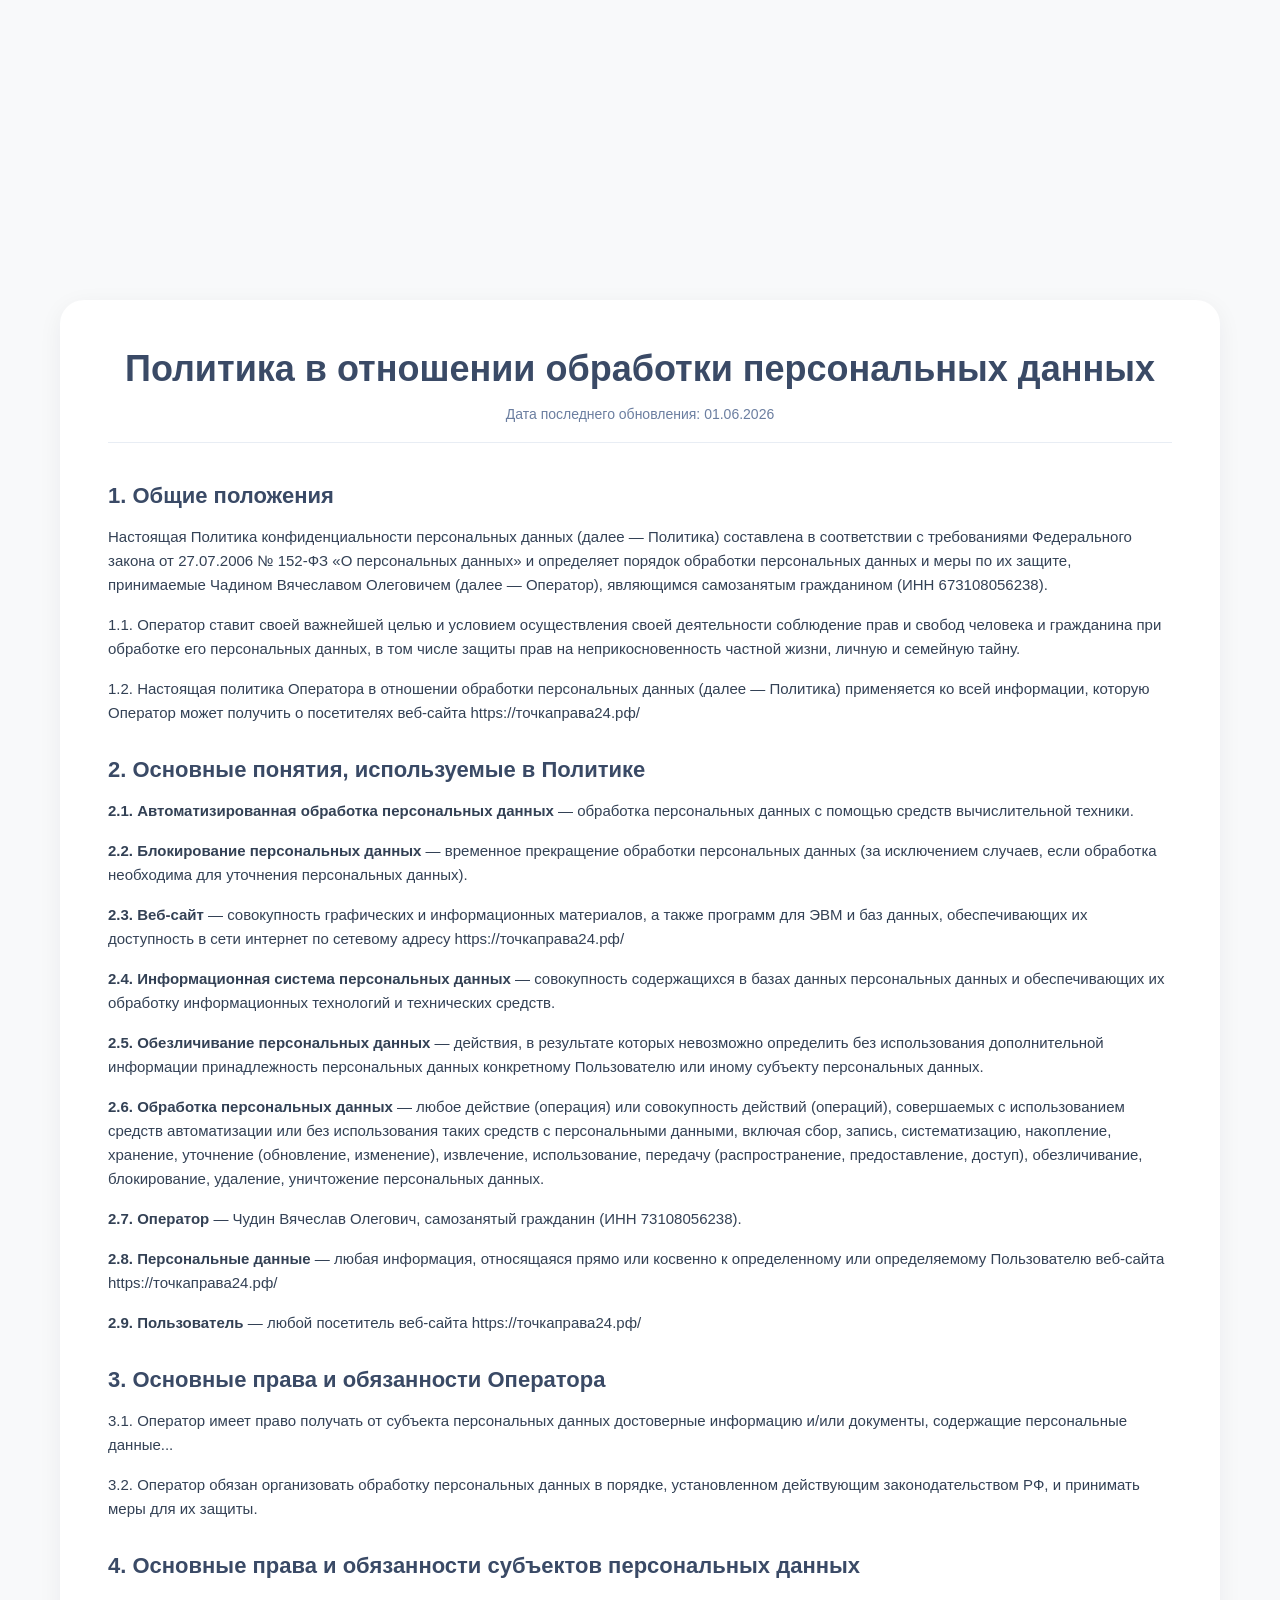
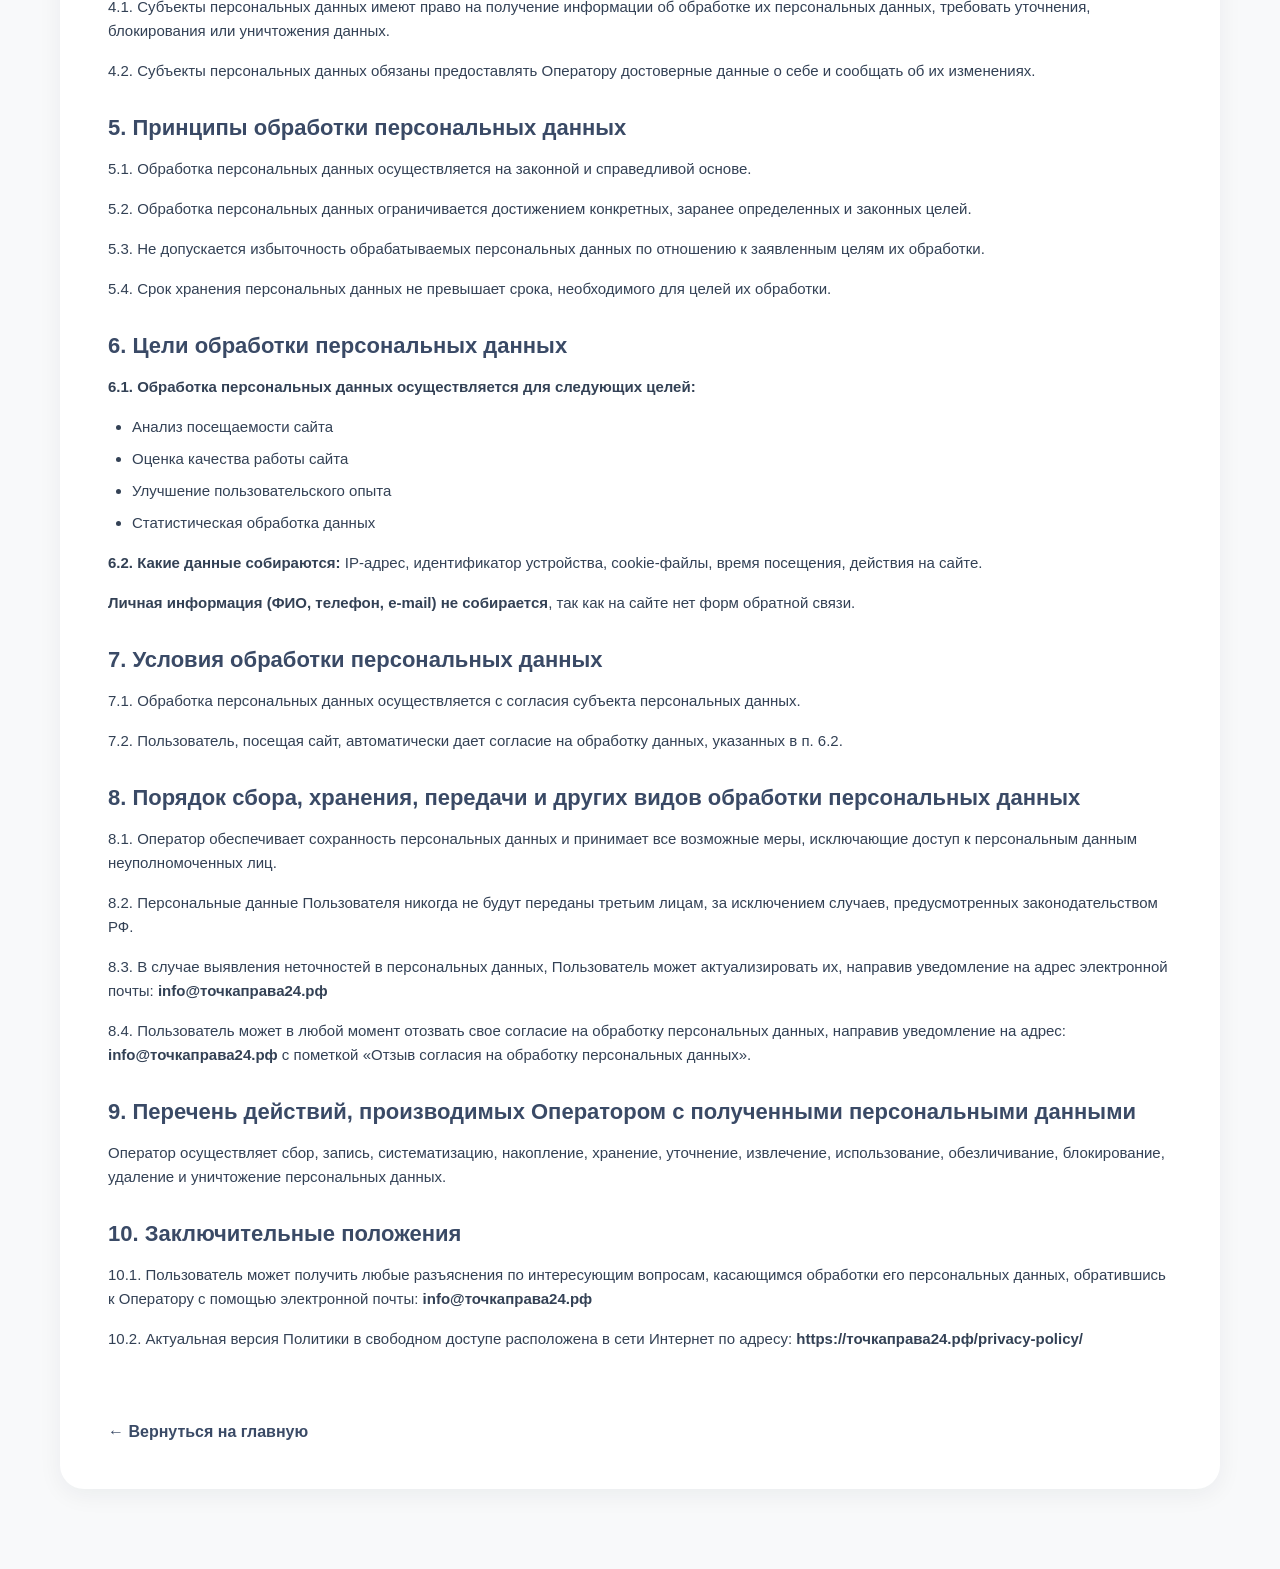
==== privacy.html @ 8dd0a58f "Create privacy.html" ====
<!DOCTYPE html>
<html lang="ru">
	<head>
		<meta charset="UTF-8">
		<meta name="viewport" content="width=device-width, initial-scale=1.0">
		<title>Политика конфиденциальности | Точка Права</title>

		<!-- Подключаем те же стили, что и на основном сайте -->
		<link rel="stylesheet" href="css/style.css">

		<style>
			/* Дополнительные стили для страницы политики */
			.policy-page {
				padding: 160px 0 80px;
				background: #f8f9fa;
			}

			.policy-container {
				max-width: 1200px;
				margin: 0 auto;
				padding: 0 20px;
			}

			.policy-card {
				background: #ffffff;
				border-radius: 24px;
				padding: 48px;
				box-shadow: var(--card-shadow);
			}

			.policy-title {
				font-family: "Montserrat", sans-serif;
				font-size: 36px;
				font-weight: 700;
				color: var(--color-navy);
				margin-bottom: 16px;
				text-align: center;
			}

			.policy-date {
				text-align: center;
				color: var(--color-text-secondary);
				font-family: "Open Sans", sans-serif;
				font-size: 14px;
				margin-bottom: 40px;
				padding-bottom: 20px;
				border-bottom: 1px solid #e8edf4;
			}

			.policy-section {
				margin-bottom: 32px;
			}

			.policy-section-title {
				font-family: "Montserrat", sans-serif;
				font-size: 22px;
				font-weight: 600;
				color: var(--color-navy);
				margin-bottom: 16px;
			}

			.policy-section-subtitle {
				font-family: "Montserrat", sans-serif;
				font-size: 18px;
				font-weight: 600;
				color: var(--color-navy);
				margin: 20px 0 12px;
			}

			.policy-text {
				font-family: "Open Sans", sans-serif;
				font-size: 15px;
				line-height: 1.6;
				color: #334155;
				margin-bottom: 16px;
			}

			.policy-list {
				margin: 16px 0 16px 24px;
				font-family: "Open Sans", sans-serif;
				font-size: 15px;
				line-height: 1.6;
				color: #334155;
			}

			.policy-list li {
				margin-bottom: 8px;
			}

			.policy-back-link {
				display: inline-block;
				margin-top: 40px;
				font-family: "Montserrat", sans-serif;
				font-weight: 600;
				color: var(--color-navy);
				text-decoration: none;
				transition: 0.3s;
			}

			.policy-back-link:hover {
				color: #2563eb;
			}

			@media(max-width: 768px) {
				.policy-page {
					padding: 140px 0 60px;
				}
				.policy-card {
					padding: 28px 20px;
				}
				.policy-title {
					font-size: 28px;
				}
				.policy-section-title {
					font-size: 20px;
				}
			}
		</style>
	</head>
	<body>
		<div class="page">
			<!-- Тот же самый top-bar и header (можно скопировать из index.html) -->
			<!-- ... скопируйте сюда top-bar и header ... -->

				<main class="policy-page"> <div class="policy-container">
					<div class="policy-card">
						<h1 class="policy-title">Политика в отношении обработки персональных данных</h1>
						<div class="policy-date">Дата последнего обновления: 01.06.2026</div>

						<!-- 1. Общие положения -->
						<div class="policy-section">
							<h2 class="policy-section-title">1. Общие положения</h2>
							<p class="policy-text">
								Настоящая Политика конфиденциальности персональных данных (далее — Политика) составлена в соответствии с требованиями Федерального закона от 27.07.2006 № 152-ФЗ «О персональных данных» и определяет порядок обработки персональных данных и меры по их защите, принимаемые Чадином Вячеславом Олеговичем (далее — Оператор), являющимся самозанятым гражданином (ИНН 673108056238).
							</p>
							<p class="policy-text">
								1.1. Оператор ставит своей важнейшей целью и условием осуществления своей деятельности соблюдение прав и свобод человека и гражданина при обработке его персональных данных, в том числе защиты прав на неприкосновенность частной жизни, личную и семейную тайну.
							</p>
							<p class="policy-text">
								1.2. Настоящая политика Оператора в отношении обработки персональных данных (далее — Политика) применяется ко всей информации, которую Оператор может получить о посетителях веб-сайта https://точкаправа24.рф/
							</p>
						</div>

						<!-- 2. Основные понятия -->
						<div class="policy-section">
							<h2 class="policy-section-title">2. Основные понятия, используемые в Политике</h2>
							<p class="policy-text">
								<strong>2.1. Автоматизированная обработка персональных данных</strong>
								— обработка персональных данных с помощью средств вычислительной техники.</p>
							<p class="policy-text">
								<strong>2.2. Блокирование персональных данных</strong>
								— временное прекращение обработки персональных данных (за исключением случаев, если обработка необходима для уточнения персональных данных).</p>
							<p class="policy-text">
								<strong>2.3. Веб-сайт</strong>
								— совокупность графических и информационных материалов, а также программ для ЭВМ и баз данных, обеспечивающих их доступность в сети интернет по сетевому адресу https://точкаправа24.рф/</p>
							<p class="policy-text">
								<strong>2.4. Информационная система персональных данных</strong>
								— совокупность содержащихся в базах данных персональных данных и обеспечивающих их обработку информационных технологий и технических средств.</p>
							<p class="policy-text">
								<strong>2.5. Обезличивание персональных данных</strong>
								— действия, в результате которых невозможно определить без использования дополнительной информации принадлежность персональных данных конкретному Пользователю или иному субъекту персональных данных.</p>
							<p class="policy-text">
								<strong>2.6. Обработка персональных данных</strong>
								— любое действие (операция) или совокупность действий (операций), совершаемых с использованием средств автоматизации или без использования таких средств с персональными данными, включая сбор, запись, систематизацию, накопление, хранение, уточнение (обновление, изменение), извлечение, использование, передачу (распространение, предоставление, доступ), обезличивание, блокирование, удаление, уничтожение персональных данных.</p>
							<p class="policy-text">
								<strong>2.7. Оператор</strong>
								— Чудин Вячеслав Олегович, самозанятый гражданин (ИНН 73108056238).</p>
							<p class="policy-text">
								<strong>2.8. Персональные данные</strong>
								— любая информация, относящаяся прямо или косвенно к определенному или определяемому Пользователю веб-сайта https://точкаправа24.рф/</p>
							<p class="policy-text">
								<strong>2.9. Пользователь</strong>
								— любой посетитель веб-сайта https://точкаправа24.рф/</p>
						</div>

						<!-- 3-4. Права и обязанности -->
						<div class="policy-section">
							<h2 class="policy-section-title">3. Основные права и обязанности Оператора</h2>
							<p class="policy-text">3.1. Оператор имеет право получать от субъекта персональных данных достоверные информацию и/или документы, содержащие персональные данные...</p>
							<p class="policy-text">3.2. Оператор обязан организовать обработку персональных данных в порядке, установленном действующим законодательством РФ, и принимать меры для их защиты.</p>
						</div>

						<div class="policy-section">
							<h2 class="policy-section-title">4. Основные права и обязанности субъектов персональных данных</h2>
							<p class="policy-text">4.1. Субъекты персональных данных имеют право на получение информации об обработке их персональных данных, требовать уточнения, блокирования или уничтожения данных.</p>
							<p class="policy-text">4.2. Субъекты персональных данных обязаны предоставлять Оператору достоверные данные о себе и сообщать об их изменениях.</p>
						</div>

						<!-- 5. Принципы обработки -->
						<div class="policy-section">
							<h2 class="policy-section-title">5. Принципы обработки персональных данных</h2>
							<p class="policy-text">5.1. Обработка персональных данных осуществляется на законной и справедливой основе.</p>
							<p class="policy-text">5.2. Обработка персональных данных ограничивается достижением конкретных, заранее определенных и законных целей.</p>
							<p class="policy-text">5.3. Не допускается избыточность обрабатываемых персональных данных по отношению к заявленным целям их обработки.</p>
							<p class="policy-text">5.4. Срок хранения персональных данных не превышает срока, необходимого для целей их обработки.</p>
						</div>

						<!-- 6. Цели обработки -->
						<div class="policy-section">
							<h2 class="policy-section-title">6. Цели обработки персональных данных</h2>
							<p class="policy-text">
								<strong>6.1. Обработка персональных данных осуществляется для следующих целей:</strong>
							</p>
							<ul class="policy-list">
								<li>Анализ посещаемости сайта</li>
								<li>Оценка качества работы сайта</li>
								<li>Улучшение пользовательского опыта</li>
								<li>Статистическая обработка данных</li>
							</ul>
							<p class="policy-text">
								<strong>6.2. Какие данные собираются:</strong>
								IP-адрес, идентификатор устройства, cookie-файлы, время посещения, действия на сайте.</p>
							<p class="policy-text">
								<strong>Личная информация (ФИО, телефон, e-mail) не собирается</strong>, так как на сайте нет форм обратной связи.</p>
						</div>

						<!-- 7-8. Условия обработки -->
						<div class="policy-section">
							<h2 class="policy-section-title">7. Условия обработки персональных данных</h2>
							<p class="policy-text">7.1. Обработка персональных данных осуществляется с согласия субъекта персональных данных.</p>
							<p class="policy-text">7.2. Пользователь, посещая сайт, автоматически дает согласие на обработку данных, указанных в п. 6.2.</p>
						</div>

						<div class="policy-section">
							<h2 class="policy-section-title">8. Порядок сбора, хранения, передачи и других видов обработки персональных данных</h2>
							<p class="policy-text">8.1. Оператор обеспечивает сохранность персональных данных и принимает все возможные меры, исключающие доступ к персональным данным неуполномоченных лиц.</p>
							<p class="policy-text">8.2. Персональные данные Пользователя никогда не будут переданы третьим лицам, за исключением случаев, предусмотренных законодательством РФ.</p>
							<p class="policy-text">8.3. В случае выявления неточностей в персональных данных, Пользователь может актуализировать их, направив уведомление на адрес электронной почты:
								<strong>info@точкаправа24.рф</strong>
							</p>
							<p class="policy-text">8.4. Пользователь может в любой момент отозвать свое согласие на обработку персональных данных, направив уведомление на адрес:
								<strong>info@точкаправа24.рф</strong>
								с пометкой «Отзыв согласия на обработку персональных данных».</p>
						</div>

						<!-- 9-12 -->
						<div class="policy-section">
							<h2 class="policy-section-title">9. Перечень действий, производимых Оператором с полученными персональными данными</h2>
							<p class="policy-text">Оператор осуществляет сбор, запись, систематизацию, накопление, хранение, уточнение, извлечение, использование, обезличивание, блокирование, удаление и уничтожение персональных данных.</p>
						</div>

						<div class="policy-section">
							<h2 class="policy-section-title">10. Заключительные положения</h2>
							<p class="policy-text">10.1. Пользователь может получить любые разъяснения по интересующим вопросам, касающимся обработки его персональных данных, обратившись к Оператору с помощью электронной почты:
								<strong>info@точкаправа24.рф</strong>
							</p>
							<p class="policy-text">10.2. Актуальная версия Политики в свободном доступе расположена в сети Интернет по адресу:
								<strong>https://точкаправа24.рф/privacy-policy/</strong>
							</p>
						</div>

						<a href="/" class="policy-back-link">← Вернуться на главную</a>
					</div>
				</div>
			</main>

			<!-- Тот же самый футер -->
			<!-- ... скопируйте сюда footer из index.html ... -->
		</div>
	</body>
</html>
---- css/style.css ----
:root {
    /* COLORS */
    --color-navy: #3a4a66;
    --color-white: #ffffff;
    --color-text-secondary: #6b7ea0;
    --deep-navy: #1a2433;
    --accent: #112233;

    /* UI */
    --tag-bg: #eef3f6;
    --radius: 12px;
    --gap: 28px;
    --container-padding: 20px;

    /* SHADOWS */
    --card-shadow: 0 6px 24px rgba(17, 34, 51, 0.06);
    --card-shadow-strong: 0 18px 34px rgba(17, 34, 51, 0.09);

    /* LAYOUT */
    --header-offset: 140px;

    /* SYSTEM */
    color-scheme: light;


    
}




/* ============ RESET ============ */

* {
    margin: 0;
    padding: 0;
    box-sizing: border-box;
}

html {
    scrollbar-width: none;
    -ms-overflow-style: none;
}

::-webkit-scrollbar {
    display: none;
}

body {
    background: #f8f9fa;
    color: #333;
    
}

body.menu-open {
    overflow: hidden;
}

/* ============ CONTAINER ============ */


.container {
    width: 100%;
    max-width: 1400px;
    margin: 0 auto;
    padding: 0 20px;
}

section {
    scroll-margin-top: 140px;
}


section {
    scroll-margin-top: var(--header-offset);
}

section {
    min-height: auto;
}



/* ============ TOP BAR ============ */
.top-bar {
    background: var(--color-navy);
    color: var(--color-white);
    position: fixed;
    top: 0;
    left: 0;
    right: 0;
    z-index: 1200;
    padding: 8px 0;
    height: 50px;
    display: flex;
    align-items: center;
}

.top-bar {
    pointer-events: none;
}







.top-bar .container {
    display: flex;
    justify-content: space-between;
    align-items: center;
}

.top-bar__contacts,
.top-bar__social {
    display: flex;
    align-items: center;
    gap: 18px;
    font-size: 14px;
}

.top-bar__contacts a:last-child {
    margin-left: 10%;
}

.top-bar__contacts a,
.top-bar__social a {
    color: var(--color-white);
    text-decoration: none;
    white-space: nowrap;
}

/* ============ HEADER ============ */
.header {
    background: var(--color-white);
    box-shadow: 0 4px 15px rgba(0, 0, 0, 0.08);
    position: fixed;
    top: 50px;
    left: 0;
    right: 0;
    height: 90px;
    z-index: 1100;
    display: flex;
    align-items: center;
}

.header .container {
    display: flex;
    align-items: center;
    justify-content: space-between;
    width: 100%;
}

.header__logo {
    height: 70px;
    object-fit: contain;
}

/* ============ NAV ============ */
.nav {
    display: flex;
    align-items: center;
    gap: 60px;
    width: 100%;
}

.nav__list {
    display: flex;
    list-style: none;
    gap: 40px;
}

.nav__item {
    flex-shrink: 0;
   
    
}




.nav__item a {
    text-decoration: none;
    color: #333;
    font-size: 16px;
    font-weight: 500;
    white-space: nowrap;
    position: relative;
    transition: color 0.3s;
    
}

.nav__item a:hover {
    color: var(--color-navy);
}

.nav__item a::after {
    content: '';
    position: absolute;
    height: 2px;
    width: 0;
    bottom: -6px;
    left: 0;
    background: var(--color-navy);
    transition: width 0.3s;
}

.nav__item a:hover::after {
    width: 100%;
}

/* ============ BUTTON ============ */
.button {
    background: var(--color-navy);
    color: var(--color-white);
    padding: 12px 32px;
    border-radius: 50px;
    text-decoration: none;
    font-weight: 600;
    white-space: nowrap;
    transition: 0.3s;
    margin-left: auto;
}

.button:hover {
    transform: translateY(-3px);
}

/* ============ BURGER ============ */
.burger {
    display: none;
    width: 25px;
    height: 18px;
    position: relative;
    cursor: pointer;
    z-index: 1300;
}

.burger::before,
.burger::after,
.burger span {
    content: '';
    position: absolute;
    width: 100%;
    height: 3px;
    background: #333;
    transition: 0.3s;
}

.burger::before {
    top: 0;
}

.burger span {
    top: 50%;
    transform: translateY(-50%);
}

.burger::after {
    bottom: 0;
}




.burger_active::before {
    top: 50%;
    transform: translateY(-50%) rotate(45deg);
}

.burger_active::after {
    top: 50%;
    transform: translateY(-50%) rotate(-45deg);
}

.burger_active span {
    opacity: 0;
}


/* ============ MOBILE ============ */
@media (max-width: 991px) {

    .burger {
        display: block;
    }

    .nav {
        position: fixed;
        top: 140px;
        right: 0;
        width: 80%;
        height: calc(100vh - 140px);
        background: var(--color-white);
        flex-direction: column;
        justify-content: center;
        align-items: center;
        transform: translateX(100%);
        transition: 0.4s;
        box-shadow: -10px 0 20px rgba(0, 0, 0, 0.15);
    }

    .nav_active {
        transform: translateX(0);
    }

    .nav__list {
        flex-direction: column;
        gap: 25px;
    }

    .nav__item a {
        font-size: 24px;
        font-weight: 600;
    }

    .button {
        margin-top: 40px;
        margin-left: 0;
    }
}

/* ============ PAGE STRUCTURE ============ */
.page {
    display: flex;
    flex-direction: column;
    min-height: 100vh;
    padding-top: 140px;
}

.main-content {
    flex: 1;
}



@media (min-width: 992px) {
    .nav {
        margin-left: 20%;
    }
}

/* первая самая секция */
.hero-section {
    position: relative;
    padding: 120px 20px 200px;
    /* изначально значение 200 было 100 */
    /* color: #ffffff; */
    background: url("../img/p2.png") center/cover no-repeat;
    overflow: hidden;
    background-position: right center;
}

/* Затемняющий слой поверх картинки */

.hero-section::before {
    content: "";
    position: absolute;
    inset: 0;
    background: linear-gradient(135deg,
            rgba(2, 27, 46, 0.45) 0%,
            rgba(4, 47, 75, 0.40) 100%);
    z-index: 1;
}

.hero-section__container {
    position: relative;
    z-index: 2;
    max-width: 1200px;
    margin: 0 auto;
}

.hero-section__title {
    font-family: "Montserrat", sans-serif;
    font-size: 48px;
    font-weight: 700;
    line-height: 1.1;
    max-width: 600px;
    margin-bottom: 30px;
    color: var(--color-text-secondary);
}

.hero-section__subtitle {
    font-family: "Open Sans", sans-serif;
    font-size: 24px;
    line-height: 1.6;
    max-width: 580px;
    margin-bottom: 40px;
    color: var(--color-white);
}

.hero-section__button {
    display: inline-block;
    font-family: "Montserrat", sans-serif;
    font-size: 18px;
    font-weight: 700;
    text-transform: uppercase;
    letter-spacing: 1px;
    color: var(--color-text-secondary);
    border: 2px solid var(--color-text-secondary);
    padding: 16px 32px;
    cursor: pointer;
    transition: 0.3s ease;
    margin-bottom: 60px;
}

.hero-section__button:hover {
    background-color: var(--color-white);
    color: #021b2e;
}

.hero-section__stats {
    display: flex;
    gap: 80px;
    flex-wrap: wrap;
}

.hero-section__stat-number {
    font-family: "Montserrat", sans-serif;
    font-size: 48px;
    font-weight: 700;
    color: var(--color-text-secondary);
    margin-bottom: 10px;
}

.hero-section__stat-label {
    font-family: "Open Sans", sans-serif;
    font-size: 16px;
    text-transform: uppercase;
    letter-spacing: 1px;
    font-weight: 500;
    color: var(--color-white);
}


/* ===== TABLET ===== */

@media (max-width: 992px) {
    .hero-section__title {
        font-size: 48px;
    }

    .hero-section__stats {
        gap: 50px;
    }
}


/* ===== MOBILE ===== */

@media (max-width: 576px) {

    .hero-section {
        padding: 80px 20px 60px;
    }

    .hero-section__title {
        font-size: 34px;
    }

    .hero-section__subtitle {
        font-size: 16px;
    }

    .hero-section__button {
        font-size: 14px;
        padding: 14px 20px;
    }

    .hero-section__stats {
        flex-direction: column;
        gap: 30px;
    }

    .hero-section__stat-number {
        font-size: 32px;
    }
}


/* анимация */
.hero-section__title,
.hero-section__subtitle,
.hero-section__button,
.hero-section__stats {
    opacity: 0;
    transform: translateY(40px);
    transition: all 0.8s ease;
}

.hero-section__title.active,
.hero-section__subtitle.active,
.hero-section__button.active,
.hero-section__stats.active {
    opacity: 1;
    transform: translateY(0);
}


/* секция услуги */
.legal-services {
    padding: 100px 0;
    background: #ffffff;
}

.legal-services__title {
    font-family: "Montserrat", sans-serif;
    font-size: 40px;
    font-weight: 700;
    text-align: center;
    max-width: 800px;
    margin: 0 auto 70px;
    color: var(--color-navy);
    line-height: 1.2;
}

/* GRID */

.legal-services__list {
    display: grid;
    grid-template-columns: repeat(3, 1fr);
    gap: 30px;
}

/* CARD */

.legal-services__item {
    background: #ffffff;
    padding: 40px 30px;
    border-radius: 10px;

    border: 1px solid #e8edf4;

    transition: 0.35s;

    display: flex;
    flex-direction: column;
}

.legal-services__item:hover {
    transform: translateY(-8px);

    box-shadow:
        0 15px 40px rgba(0, 0, 0, 0.08);
}

/* TITLE */

.legal-services__item-title {
    font-family: "Montserrat", sans-serif;
    font-size: 22px;
    font-weight: 700;
    margin-bottom: 15px;
    color: var(--color-navy);
}

/* TEXT */

.legal-services__item-description {
    font-family: "Open Sans", sans-serif;
    font-size: 16px;
    line-height: 1.6;
    color: #555;
    margin-bottom: 25px;
    flex-grow: 1;
}

/* LINK */

.legal-services__item-link {
    font-family: "Montserrat", sans-serif;
    font-weight: 600;
    text-decoration: none;
    color: var(--color-text-secondary);

    display: inline-flex;
    align-items: center;
    gap: 6px;

    transition: 0.3s;
}

.legal-services__item-link::after {
    content: "→";
    transition: transform 0.3s;
}

.legal-services__item-link:hover::after {
    transform: translateX(5px);
}

/* ===== TABLET ===== */

@media (max-width: 992px) {

    .legal-services__list {
        grid-template-columns: repeat(2, 1fr);
    }

}

/* ===== MOBILE ===== */

@media (max-width: 576px) {

    .legal-services {
        padding: 70px 0;
    }

    .legal-services__title {
        font-size: 28px;
        margin-bottom: 40px;
    }

    .legal-services__list {
        grid-template-columns: 1fr;
    }

}




.service-icon svg {
    color: var(--color-navy);
    width: 48px;
    height: 48px;
}


/* анимация */
.reveal {
    opacity: 0;
    transform: translateY(40px);
    transition: all 0.7s ease;
}

.reveal.active {
    opacity: 1;
    transform: translateY(0);
}

html {
    scroll-behavior: smooth;
}

section {
    min-height: auto;
}






.benefits {
    padding: clamp(60px, 10vw, 120px) 0;
    background: linear-gradient(135deg, var(--color-navy) 0%, #111822 100%);
    color: white;
    position: relative;
    overflow: hidden;
}


/* Заголовочная часть */
.benefits-header {
    display: flex;
    flex-direction: column;
    gap: 30px;
    margin-bottom: 60px;
}

@media (min-width: 768px) {
    .benefits-header {
        flex-direction: row;
        justify-content: space-between;
        align-items: flex-end;
    }
}

.benefits-header__title-block {
    flex: 0 0 100%;
}

@media (min-width: 768px) {
    .benefits-header__title-block {
        flex: 0 0 50%;
    }
}

.benefits-header__line {
    width: 60px;
    height: 2px;
    background: var(--color-white);
    margin-bottom: 30px;
}

.benefits-header__title {
    font-size: 30px
}

.benefits-header__title span {
    color: var(--color-white);
}

.benefits-header__quote {
    flex: 0 0 100%;
    color: #9ca3af;
    font-weight: 300;
    font-size: clamp(16px, 2vw, 18px);
    font-style: italic;
    border-left: 2px solid var(--color-white);
    padding-left: 24px;
}

@media (min-width: 768px) {
    .benefits-header__quote {
        flex: 0 0 33.333%;
    }
}

/* Сетка преимуществ */
.benefits-grid {
    display: grid;
    grid-template-columns: 1fr;
    gap: 1px;
    background: rgba(197, 160, 89, 0.2);
    border: 1px solid rgba(197, 160, 89, 0.2);
    margin-bottom: 50px;
}

@media (min-width: 640px) {
    .benefits-grid {
        grid-template-columns: repeat(2, 1fr);
    }
}

/* Карточка */
.benefits-grid__item {
    background: var(--deep-navy);
    padding: clamp(30px, 5vw, 60px) clamp(25px, 4vw, 50px);
    transition: all 0.6s ease;
    position: relative;
    opacity: 0;
    transform: translateY(30px);
}

.benefits-grid__item:hover {
    background: #1e2a3b;
    box-shadow: inset 0 0 50px rgba(240, 221, 187, 0.05);
}

/* Номер */
.benefits-grid__number {
    font-size: clamp(32px, 3.5vw, 40px);
    color: var(--color-white);
    opacity: 0.4;
    display: block;
    margin-bottom: 20px;
    transition: all 0.4s;
}

.benefits-grid__item:hover .benefits-grid__number {
    opacity: 1;
    transform: scale(1.1) translateX(5px);
}

/* Заголовок карточки */
.benefits-grid__title {
    font-size: clamp(18px, 2vw, 22px);
    text-transform: uppercase;
    letter-spacing: 1px;
    margin-bottom: 15px;
    color: #fff;
}

/* Описание карточки */
.benefits-grid__desc {
    color: rgba(255, 255, 255, 0.6);
    line-height: 1.7;
    font-weight: 300;
    font-size: clamp(14px, 1.5vw, 16px);
}




@keyframes notification-slide {
    from {
        transform: translateX(100%);
        opacity: 0;
    }

    to {
        transform: translateX(0);
        opacity: 1;
    }
}

/* Анимации */
@keyframes fadeInUp {
    to {
        opacity: 1;
        transform: translateY(0);
    }
}
/* конец секции преимушества */

/* секция как работаю */
.process {
    padding: clamp(60px, 8vw, 120px) 0;
    background-color: #ffffff;
}

.process .container {
    position: relative;
}

/* Подзаголовок */
.process__subtitle {
    font-family: "Open Sans", sans-serif;
    font-size: 0.875rem;
    font-weight: 400;
    letter-spacing: 2px;
    text-transform: uppercase;
    color: var(--color-navy);
    margin-bottom: 16px;
    text-align: center;
}

/* Заголовок */
.process__title {
    font-family: "Montserrat", sans-serif;
    font-weight: 700;
    color: var(--color-navy);
    margin-bottom: 20px;
    text-align: center;
    line-height: 1.2;
    font-size: clamp(1.75rem, 1.1rem + 2vw, 2.5rem);
}

/* Описание */
.process__description {
    font-family: "Open Sans", sans-serif;
    font-size: clamp(1rem, 0.95rem + 0.3vw, 1.125rem);
    color: var(--color-text-secondary);
    max-width: 700px;
    margin: 0 auto 60px auto;
    text-align: center;
}

/* Список шагов */
.process__list {
    list-style: none;
    counter-reset: step;
    display: grid;
    gap: clamp(20px, 2.5vw, 30px);
    grid-template-columns: repeat(auto-fit, minmax(280px, 1fr));
}

/* Карточка */
.process__card {
    background-color: #f8fafc;
    padding: clamp(24px, 4vw, 32px) clamp(20px, 3vw, 24px);
    border-radius: 20px;
    border: 1px solid #e2e8f0;
    transition: all .3s ease;
    height: 100%;
    display: flex;
    flex-direction: column;
    position: relative;
    overflow: hidden;
}

.process__card:hover {
    transform: translateY(-8px);
    box-shadow: 0 20px 40px rgba(58, 74, 102, 0.12);
    border-color: var(--color-navy);
    background-color: #ffffff;
}

/* Декоративный номер через CSS-счетчик */
.process__card::before {
    counter-increment: step;
    content: counter(step, decimal-leading-zero);
    font-family: "Montserrat", sans-serif;
    font-size: clamp(2.5rem, 2rem + 1.5vw, 3.5rem);
    font-weight: 700;
    line-height: 1;
    color: var(--color-navy);
    opacity: .3;
    margin-bottom: 20px;
    transition: all .3s ease;
    display: block;
}

.process__card:hover::before {
    opacity: .8;
    transform: scale(1.05);
}

/* Заголовок шага */
.process__card-title {
    font-family: "Montserrat", sans-serif;
    font-size: clamp(1.25rem, 1.1rem + 0.5vw, 1.5rem);
    font-weight: 600;
    color: var(--color-navy);
    margin-bottom: 16px;
    line-height: 1.3;
}

/* Текст шага */
.process__card-text {
    font-family: "Open Sans", sans-serif;
    font-size: 1rem;
    color: #64748b;
    margin-top: auto;
    line-height: 1.6;
}

/* Адаптив */
@media (max-width: 991px) {
    .process .container {
        padding-left: 5%;
        padding-right: 5%;
    }

    .process__description {
        margin-bottom: 40px;
    }
}

@media (max-width: 576px) {
    .process {
        padding: 60px 0;
    }

    .process__subtitle {
        font-size: 0.75rem;
        text-align: left;
    }

    .process__title {
        text-align: left;
    }

    .process__description {
        text-align: left;
        margin-left: 0;
        margin-right: 0;
    }
}


/* Доступность */
@media (prefers-reduced-motion: reduce) {

    .process__card,
    .process__card::before {
        transition: none !important;
    }

    .process__card:hover {
        transform: none;
        box-shadow: none;
    }
}

/* конец секции как работаю */

/* секция призыв к действию */
.promo-hero {
    position: relative;
    min-height: 700px;
    display: flex;
    align-items: center;
    justify-content: center;
    background: url('../img/call-to-action.png') center/cover no-repeat;
    color: #fff;
    text-align: center;
    padding: 60px 15px;
}

.promo-hero__overlay {
    position: absolute;
    z-index: 1;
    inset: 0;
    background: rgba(6, 30, 57, 0.85);
    /* плотное затемнение */
}

.promo-hero__content {
    position: relative;
    z-index: 2;
    width: 100%;
    max-width: 750px;
    margin: 0 auto;
}

.promo-hero__title {
    font-size: 48px;
    line-height: 1.15;
    font-weight: 700;
    margin-bottom: 16px;
}

.promo-hero__desc {
    font-size: 20px;
    margin-bottom: 32px;
}

.promo-hero__actions {
    display: flex;
    gap: 24px;
    justify-content: center;
    flex-wrap: wrap;
}

.promo-hero__btn {
    display: block;
    min-width: 300px;
    padding: 18px 0;
    font-size: 20px;
    font-weight: 500;
    border-radius: 12px;
    border: none;
    text-decoration: none;
    background: #fff;
    color: #15294b;
    text-align: center;
    transition: 0.2s;
    box-shadow: 0 2px 16px 0 rgba(0, 0, 0, .07);
    cursor: pointer;
}

.promo-hero__btn--primary {
    background: #fff;
    color: #15294b;
}

.promo-hero__btn--outline {
    background: transparent;
    color: #fff;
    border: 2px solid #fff;
}

.promo-hero__btn--outline:hover {
    background: rgba(255, 255, 255, 0.1);
}

.promo-hero__btn--primary:hover {
    background: #ffe58a;
    color: #15294b;
}

@media (max-width: 600px) {
    .promo-hero__title {
        font-size: 28px;
    }

    .promo-hero__desc {
        font-size: 16px;
    }

    .promo-hero__btn {
        min-width: 180px;
        font-size: 16px;
        padding: 12px 0;
    }

    .promo-hero {
        min-height: 350px;
        padding: 30px 5px;
    }
}

/* конец секция призыв к действию */

/* секция обо мне */
/* ================= ABOUT ================= */

.about-benefits {
    padding: clamp(60px, 8vw, 120px) 0;
    background: #fff;
}

/* HEAD */
.about-benefits__head {
    text-align: center;
    margin-bottom: 50px;
}

.about-benefits__subtitle {
    color: var(--color-text-secondary);
    font-family: "Open Sans", sans-serif;
    font-size: 14px;
    font-weight: 700;
    letter-spacing: 2px;
    text-transform: uppercase;
    margin-bottom: 14px;
}

.about-benefits__title {
    color: var(--color-navy);
    font-family: "Montserrat", sans-serif;
    font-size: clamp(26px, 3vw, 44px);
    font-weight: 800;
    line-height: 1.2;
    margin-bottom: 16px;
}

.about-benefits__desc {
    max-width: 750px;
    margin: 0 auto;
    color: var(--color-text-secondary);
    font-family: "Open Sans", sans-serif;
    font-size: 18px;
    line-height: 1.6;
}

/* CONTENT */
.about-benefits__content {
    display: flex;
    gap: 50px;
    align-items: flex-start;
    justify-content: center;
    flex-wrap: wrap;
}

/* LEFT */
.about-benefits__left {
    flex: 1 1 380px;
    max-width: 450px;
}

.about-benefits__img-wrapper {
    border-radius: 18px;
    overflow: hidden;
    box-shadow: 0 10px 30px rgba(0, 0, 0, 0.08);
}

.about-benefits__img {
    width: 100%;
    display: block;
    object-fit: cover;
}

/* RIGHT */
.about-benefits__right {
    flex: 1 1 420px;
    max-width: 600px;
}

.about-benefits__principles-title {
    font-family: "Montserrat", sans-serif;
    font-size: 28px;
    font-weight: 700;
    color: var(--color-navy);
    margin-bottom: 10px;
}

.about-benefits__principles-desc {
    font-family: "Open Sans", sans-serif;
    font-size: 16px;
    color: var(--color-text-secondary);
    line-height: 1.6;
    margin-bottom: 25px;
}

/* GRID */
.about-benefits__principles-list {
    display: grid;
    grid-template-columns: 1fr 1fr;
    gap: 16px;
}

/* ITEM */
.about-benefits__principles-item {
    display: flex;
    gap: 12px;
    padding: 16px;
    border-radius: 12px;
    background: #f8fafc;
    align-items: flex-start;
}

/* ICON */
.about-benefits__icon {
    font-size: 22px;
    line-height: 1;
}

/* TEXT */
.about-benefits__principles-item-title {
    font-family: "Montserrat", sans-serif;
    font-weight: 700;
    font-size: 16px;
    color: var(--color-navy);
    margin-bottom: 4px;
}

.about-benefits__principles-item-desc {
    font-family: "Open Sans", sans-serif;
    font-size: 14px;
    color: var(--color-text-secondary);
}

/* ================= ADAPTIVE ================= */

@media (max-width: 991px) {
    .about-benefits__content {
        flex-direction: column;
        align-items: center;
    }

    .about-benefits__left,
    .about-benefits__right {
        max-width: 100%;
    }

    .about-benefits__principles-list {
        grid-template-columns: 1fr;
    }
}

@media (max-width: 600px) {
    .about-benefits {
        padding: 50px 0;
    }

    .about-benefits__title {
        font-size: 22px;
    }

    .about-benefits__desc {
        font-size: 15px;
    }
}

/* конец секции обо мне */


/* секция тарифы */
.pricing {
    padding: 100px 0;
    background: #ffffff;
}

/* Заголовок секции */
.pricing__title {
    font-family: "Montserrat", sans-serif;
    font-size: 40px;
    font-weight: 700;
    text-align: center;
    color: var(--color-navy);
    margin-bottom: 16px;
    line-height: 1.2;
}

/* Описание под заголовком */
.pricing__description {
    font-family: "Open Sans", sans-serif;
    font-size: 18px;
    color: var(--color-text-secondary);
    text-align: center;
    max-width: 700px;
    margin: 0 auto 60px auto;
    line-height: 1.6;
}

/* Сетка карточек */
.pricing__grid {
    display: grid;
    grid-template-columns: repeat(3, 1fr);
    gap: 30px;
    margin-bottom: 40px;
}

/* Карточка тарифа — в стиле ваших карточек из legal-services */
.pricing__card {
    background: var(--color-white);
    padding: 40px 30px; 
    border-radius: var(--radius);
    border: 1px solid #e8edf4;
    transition: 0.35s;
    display: flex;
    flex-direction: column;
    height: auto;
    position: relative;
}

.pricing__card:hover {
    transform: translateY(-8px);
    box-shadow: var(--card-shadow-strong);
}

.pricing__card {
    will-change: transform;
}

/* Выделенный тариф (популярный) */
.pricing__card--popular {
    border: 2px solid var(--color-navy);
    box-shadow: var(--card-shadow-strong);
}

.pricing__card--popular::before {
    content: "ПОПУЛЯРНЫЙ";
    position: absolute;
    top: -12px;
    left: 50%;
    transform: translateX(-50%);
    background: var(--color-navy);
    color: var(--color-white);
    font-family: "Montserrat", sans-serif;
    font-size: 11px;
    font-weight: 600;
    letter-spacing: 1px;
    padding: 5px 16px;
    border-radius: 30px;
    white-space: nowrap;
}

/* Название тарифа */
.pricing__card-name {
    font-family: "Montserrat", sans-serif;
    font-size: 24px;
    font-weight: 700;
    color: var(--color-navy);
    margin-bottom: 12px;
}

/* Описание внутри карточки */
.pricing__card-description {
    font-family: "Open Sans", sans-serif;
    font-size: 15px;
    color: var(--color-text-secondary);
    margin-bottom: 20px;
    line-height: 1.5;
}

/* Цена */
.pricing__card-price {
    font-family: "Montserrat", sans-serif;
    font-size: 32px;
    font-weight: 700;
    color: var(--color-navy);
    margin-bottom: 24px;
    padding-bottom: 20px;
    border-bottom: 1px solid #e8edf4;
}

/* Список преимуществ */
.pricing__card-features {
    list-style: none;
    margin-bottom: 32px;
    flex-grow: 1;
}

.pricing__card-features li {
    font-family: "Open Sans", sans-serif;
    font-size: 15px;
    color: #555;
    margin-bottom: 12px;
    padding-left: 24px;
    position: relative;
    line-height: 1.5;
}

.pricing__card-features li::before {
    content: "✓";
    position: absolute;
    left: 0;
    color: var(--color-navy);
    font-weight: 700;
}

/* Кнопка — в стиле вашей кнопки .button */
.pricing__card-button {
    display: inline-block;
    background: var(--color-navy);
    color: var(--color-white);
    font-family: "Montserrat", sans-serif;
    font-size: 14px;
    font-weight: 600;
    text-transform: uppercase;
    letter-spacing: 1px;
    text-decoration: none;
    text-align: center;
    padding: 14px 20px;
    border-radius: 50px;
    transition: 0.3s;
    cursor: pointer;
    border: none;
    /* width: 100%; */
    width: auto;
    min-width: 220px;
}

.pricing__card-button:hover {
    transform: translateY(-3px);
    background: var(--deep-navy);
}

/* Политика конфиденциальности */
.pricing__privacy {
    text-align: center;
    margin-top: 20px;
}

.pricing__privacy-link {
    font-family: "Open Sans", sans-serif;
    font-size: 14px;
    color: var(--color-text-secondary);
    text-decoration: none;
    transition: color 0.3s;
}

.pricing__privacy-link:hover {
    color: var(--color-navy);
    text-decoration: underline;
}

/* ========== АДАПТИВНОСТЬ (по вашим брейкпоинтам) ========== */
@media (max-width: 992px) {
    .pricing {
        padding: 80px 0;
    }

    .pricing__title {
        font-size: 36px;
    }

    .pricing__description {
        font-size: 16px;
        margin-bottom: 48px;
    }

    .pricing__grid {
        grid-template-columns: repeat(2, 1fr);
        gap: 25px;
    }
}

@media (max-width: 768px) {
    .pricing__card-name {
        font-size: 22px;
    }

    .pricing__card-price {
        font-size: 28px;
    }
}

@media (max-width: 576px) {
    .pricing {
        padding: 60px 0;
    }

    .pricing__title {
        font-size: 28px;
        text-align: left;
    }

    .pricing__description {
        font-size: 15px;
        text-align: left;
        margin-left: 0;
        margin-right: 0;
    }

    .pricing__grid {
        grid-template-columns: 1fr;
        gap: 20px;
    }

    .pricing__card {
        padding: 28px 24px;
    }

    .pricing__card-name {
        font-size: 20px;
    }

    .pricing__card-price {
        font-size: 26px;
    }

    .pricing__card-features li {
        font-size: 14px;
    }

    .pricing__card-button {
        padding: 12px 16px;
        font-size: 13px;
    }
}


/* конец секция тарифы */

/* секция вопрос ответ */
.faq {
    padding: 120px 0;
    background: #ffffff;
    overflow: hidden;
}

/* ===== GRID ===== */
.faq__wrapper {
    display: grid;
    grid-template-columns: 420px 1fr;
    gap: 80px;
    align-items: start;
}

/* ===== LEFT ===== */
.faq__label {
    font-family: "Open Sans", sans-serif;
    font-size: 13px;
    font-weight: 600;
    letter-spacing: 2px;
    text-transform: uppercase;
    color: #6b7280;
    margin-bottom: 20px;
}

.faq__title {
    font-family: "Montserrat", sans-serif;
    font-size: clamp(2rem, 1.5rem + 2vw, 3.2rem);
    font-weight: 800;
    line-height: 1.1;
    color: #0f172a;
    margin-bottom: 20px;
}

.faq__title span {
    color: #6b7280;
}

.faq__text {
    font-family: "Open Sans", sans-serif;
    font-size: 16px;
    line-height: 1.8;
    color: #6b7280;
    max-width: 360px;
}

/* support */
.faq__support {
    margin-top: 40px;
    padding-top: 25px;
    border-top: 1px solid #e5e7eb;
    display: flex;
    align-items: center;
    gap: 16px;
}

.faq__support-number {
    font-family: "Montserrat", sans-serif;
    font-size: 34px;
    font-weight: 700;
    color: #0f172a;
}

.faq__support-text {
    font-family: "Open Sans", sans-serif;
    font-size: 14px;
    color: #6b7280;
    line-height: 1.5;
}

/* ===== RIGHT ===== */
.faq__items {
    display: flex;
    flex-direction: column;
}

/* item */
.faq-item {
    border-bottom: 1px solid #e5e7eb;
}

/* question */
.faq-item__question {
    width: 100%;
    background: none;
    border: none;
    padding: 26px 0;
    display: flex;
    justify-content: space-between;
    align-items: center;
    cursor: pointer;
    text-align: left;
}

.faq-item__question span {
    font-family: "Montserrat", sans-serif;
    font-size: 20px;
    font-weight: 600;
    color: #0f172a;
    transition: 0.3s ease;
}

.faq-item__question:hover span {
    color: #334155;
}

/* icon */
.faq-item__icon {
    width: 18px;
    height: 18px;
    position: relative;
    flex-shrink: 0;
}

.faq-item__icon::before,
.faq-item__icon::after {
    content: "";
    position: absolute;
    background: #0f172a;
    transition: 0.3s ease;
}

.faq-item__icon::before {
    width: 100%;
    height: 2px;
    top: 50%;
    left: 0;
    transform: translateY(-50%);
}

.faq-item__icon::after {
    width: 2px;
    height: 100%;
    left: 50%;
    top: 0;
    transform: translateX(-50%);
}

/* active icon (минус) */
.faq-item.active .faq-item__icon::after {
    opacity: 0;
}

/* ===== ANSWER ===== */
.faq-item__answer {
    max-height: 0;
    overflow: hidden;
    transition: max-height 0.4s ease;
}

.faq-item__content {
    padding: 0 0 26px;
    font-family: "Open Sans", sans-serif;
    font-size: 15px;
    line-height: 1.7;
    color: #6b7280;
    max-width: 700px;
}

/* ===== RESPONSIVE ===== */
@media (max-width: 980px) {
    .faq__wrapper {
        grid-template-columns: 1fr;
        gap: 40px;
    }

    .faq__text {
        max-width: 100%;
    }
}

@media (max-width: 768px) {
    .faq {
        padding: 80px 0;
    }

    .faq-item__question span {
        font-size: 18px;
    }
}













/* блок наши кейсы */
/* ===================== CASES SECTION ===================== */

.cases {
    padding: 100px 0;
}

.cases__head {
    text-align: center;
    margin-bottom: 40px;
}

.cases__eyebrow {
    font-family: "Open Sans", sans-serif;
    font-size: 14px;
    letter-spacing: 1px;
    color: var(--muted);
    font-weight: 600;
    margin-bottom: 10px;
}

.cases__title {
    font-family: "Montserrat", sans-serif;
    font-size: 42px;
    font-weight: 700;
    color: var(--accent);
    margin: 0;
    line-height: 1.1;
}

.cases__lead {
    font-family: "Open Sans", sans-serif;
    font-size: 16px;
    color: var(--muted);
    max-width: 700px;
    margin: 14px auto 0;
    line-height: 1.6;
}

/* GRID */
.cases__cards {
    display: grid;
    grid-template-columns: repeat(3, 1fr);
    gap: 24px;
}

/* CARD */
.case-card {
    background: var(--card-bg);
    border-radius: var(--radius);
    box-shadow: var(--card-shadow);
    padding: 24px;
    display: flex;
    flex-direction: column;
    justify-content: space-between;
    transition: 0.25s ease;
    cursor: pointer;
}

.case-card:hover {
    transform: translateY(-6px);
    box-shadow: var(--card-shadow-strong);
}

/* TAG */
.case-card__tag {
    font-family: "Montserrat", sans-serif;
    font-size: 13px;
    color: var(--muted);
    margin-bottom: 12px;
    font-weight: 600;
}

/* TITLE */
.case-card__title {
    font-family: "Montserrat", sans-serif;
    font-size: 18px;
    font-weight: 700;
    color: var(--accent);
    margin-bottom: 10px;
    line-height: 1.3;
}

/* DESCRIPTION */
.case-card__desc {
    font-family: "Open Sans", sans-serif;
    font-size: 14px;
    color: var(--muted);
    line-height: 1.6;
    margin-bottom: 14px;
}

/* LIST */
.case-card__list {
    list-style: none;
    padding: 0;
    margin: 0;
}

.case-card__list-item {
    font-family: "Open Sans", sans-serif;
    font-size: 14px;
    color: var(--muted);
    margin-bottom: 8px;
    display: flex;
    gap: 8px;
}

/* FOOT */
.case-card__foot {
    margin-top: 14px;
}

.case-card__more {
    font-size: 14px;
    font-weight: 600;
    color: var(--accent);
    text-decoration: none;
}

/* RESPONSIVE */
@media (max-width: 1100px) {
    .cases__cards {
        grid-template-columns: repeat(2, 1fr);
    }
}

@media (max-width: 768px) {
    .cases {
        padding: 70px 0;
    }

    .cases__cards {
        grid-template-columns: 1fr;
    }

    .cases__title {
        font-size: 32px;
    }
}
/* конец блока наши кейсы */








/* футер */
.footer {
    background: #0f172a;
    color: #cbd5e1;
    padding: 60px 20px 30px;
}

.footer__container {
    max-width: 1200px;
    margin: 0 auto;
}

/* GRID */
.footer__main {
    display: grid;
    grid-template-columns: 2fr 1fr 1fr;
    gap: 40px;
    margin-bottom: 40px;
}

/* BRAND */
.footer__logo {
    font-size: 28px;
    font-weight: 700;
    color: #ffffff;
    text-decoration: none;
    display: inline-block;
    margin-bottom: 15px;
}

.footer__logo:hover {
    color: #60a5fa;
}

.footer__tagline {
    font-size: 14px;
    color: #94a3b8;
    line-height: 1.6;
    max-width: 300px;
}

/* TITLES */
.footer__title {
    font-size: 14px;
    font-weight: 600;
    text-transform: uppercase;
    letter-spacing: 1px;
    color: #94a3b8;
    margin-bottom: 15px;
}

/* LIST */
.footer__list {
    list-style: none;
    display: flex;
    flex-direction: column;
    gap: 10px;
}

.footer__link {
    color: #cbd5e1;
    text-decoration: none;
    font-size: 14px;
    transition: 0.2s;
}

.footer__link:hover {
    color: #60a5fa;
}

/* SOCIAL */
.footer__social-links {
    display: flex;
    gap: 12px;
    flex-wrap: wrap;
}

.footer__social-link {
    width: 38px;
    height: 38px;
    display: flex;
    align-items: center;
    justify-content: center;
    background: #1e293b;
    color: #cbd5e1;
    border-radius: 50%;
    text-decoration: none;
    font-size: 12px;
    transition: 0.2s;
}

.footer__social-link:hover {
    background: #2563eb;
    color: #fff;
    transform: translateY(-2px);
}

/* BOTTOM */
.footer__bottom {
    border-top: 1px solid #1e293b;
    padding-top: 20px;
    text-align: center;
    font-size: 13px;
    color: #64748b;
}

/* ADAPTIVE */
@media (max-width: 768px) {
    .footer__main {
        grid-template-columns: 1fr;
        gap: 30px;
    }

    .footer__tagline {
        max-width: 100%;
    }
}


/* ===================== CONTACTS SECTION ===================== */

.contacts {
    padding: 100px 0;
    background: #f8fafc;
}

/* верх блока */
.contacts__head {
    margin-bottom: 60px;
}

.contacts__title {
    font-family: "Montserrat", sans-serif;
    font-size: 42px;
    font-weight: 700;
    line-height: 1.2;
    color: var(--color-navy);
    margin-bottom: 18px;
}

.contacts__subtitle {
    max-width: 650px;
    font-family: "Open Sans", sans-serif;
    font-size: 18px;
    line-height: 1.7;
    color: var(--color-text-secondary);
}

/* сетка */
.contacts__items {
    display: grid;
    grid-template-columns: repeat(3, 1fr);
    gap: 30px;
}

/* карточка */
.contacts__item {
    display: flex;
    align-items: center;
    gap: 20px;

    padding: 32px;
    background: var(--color-white);
    border-radius: 20px;

    box-shadow: var(--card-shadow);
    transition: transform 0.3s ease, box-shadow 0.3s ease;
}

.contacts__item:hover {
    transform: translateY(-6px);
    box-shadow: var(--card-shadow-strong);
}

/* иконка */
.contacts__icon {
    flex-shrink: 0;

    width: 72px;
    height: 72px;

    display: flex;
    align-items: center;
    justify-content: center;

    border-radius: 50%;
    background: #f1f5f9;

    color: var(--color-navy);
}

/* текст */
.contacts__info {
    display: flex;
    flex-direction: column;
    gap: 6px;
}

.contacts__label {
    font-family: "Montserrat", sans-serif;
    font-size: 13px;
    font-weight: 600;
    text-transform: uppercase;
    letter-spacing: 1px;
    color: var(--color-text-secondary);
}

.contacts__value {
    font-family: "Open Sans", sans-serif;
    font-size: 20px;
    font-weight: 600;
    line-height: 1.4;
    color: var(--deep-navy);
    text-decoration: none;
}

/* ===================== RESPONSIVE ===================== */

@media (max-width: 992px) {
    .contacts__items {
        grid-template-columns: repeat(2, 1fr);
    }
}

@media (max-width: 576px) {
    .contacts {
        padding: 60px 0;
    }

    .contacts__head {
        margin-bottom: 30px;
    }

    .contacts__title {
        font-size: 32px;
    }

    .contacts__subtitle {
        font-size: 15px;
    }

    .contacts__items {
        grid-template-columns: 1fr;
        gap: 16px;
    }

    .contacts__item {
        padding: 20px;
        flex-direction: row;
        align-items: center;
    }

    .contacts__icon {
        width: 56px;
        height: 56px;
    }

    .contacts__value {
        font-size: 16px;
        word-break: break-word;
    }
}
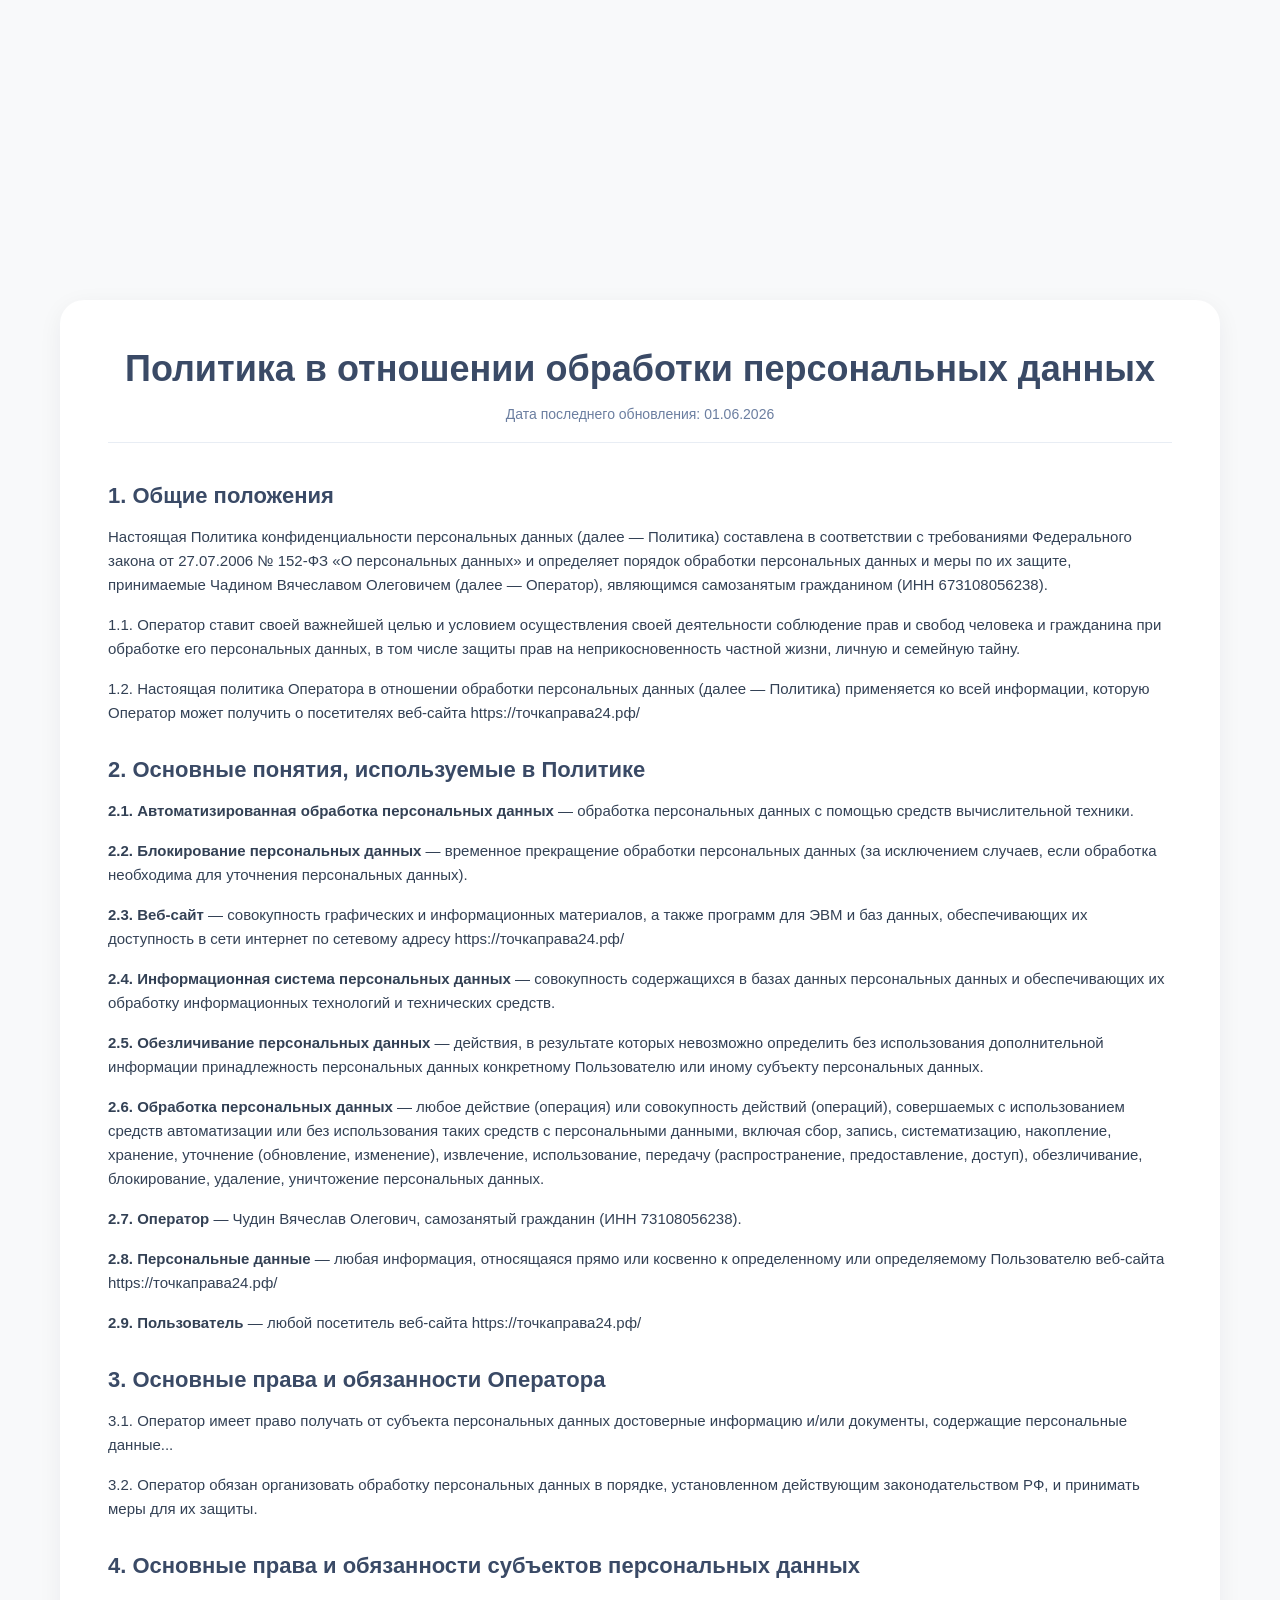
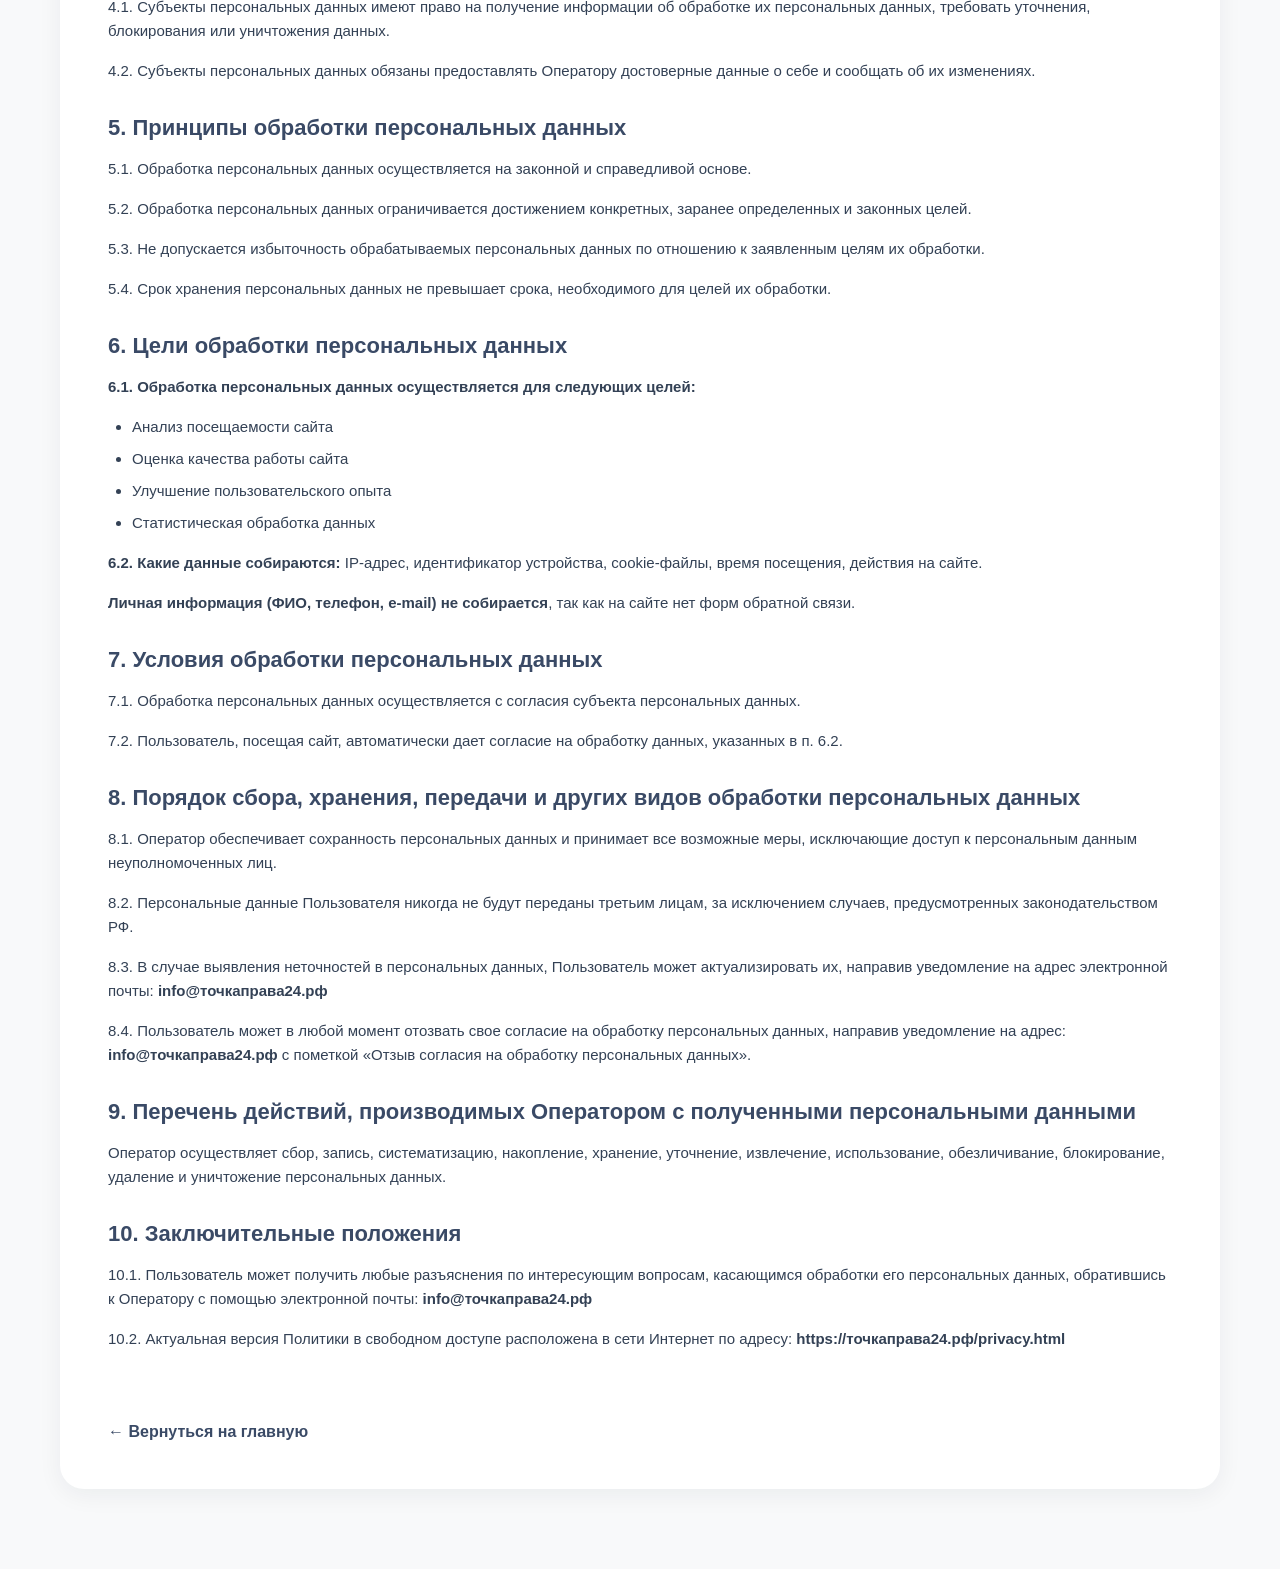
==== commit 65bdbef3: "Update privacy.html" ====
--- a/privacy.html
+++ b/privacy.html
@@ -245,7 +245,7 @@
 								<strong>info@точкаправа24.рф</strong>
 							</p>
 							<p class="policy-text">10.2. Актуальная версия Политики в свободном доступе расположена в сети Интернет по адресу:
-								<strong>https://точкаправа24.рф/privacy-policy/</strong>
+								<strong>https://точкаправа24.рф/privacy.html</strong>
 							</p>
 						</div>
 
